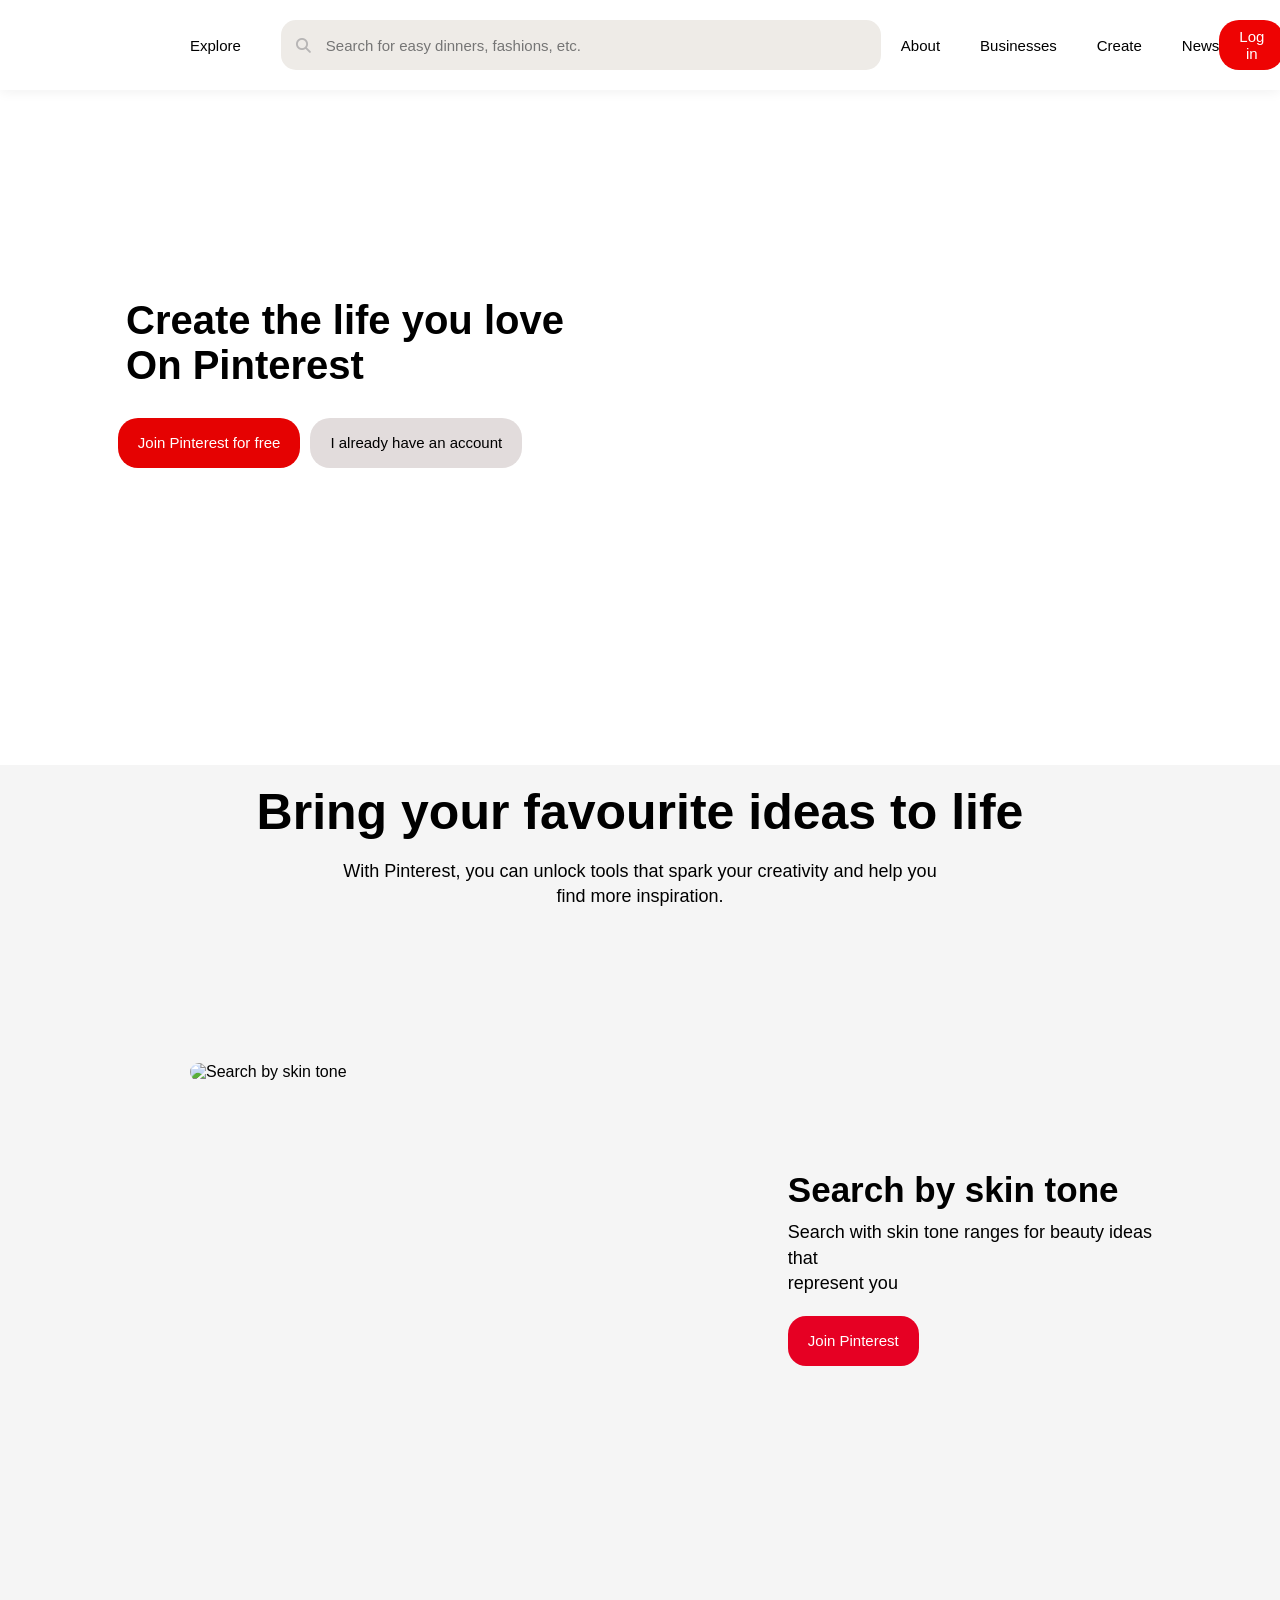
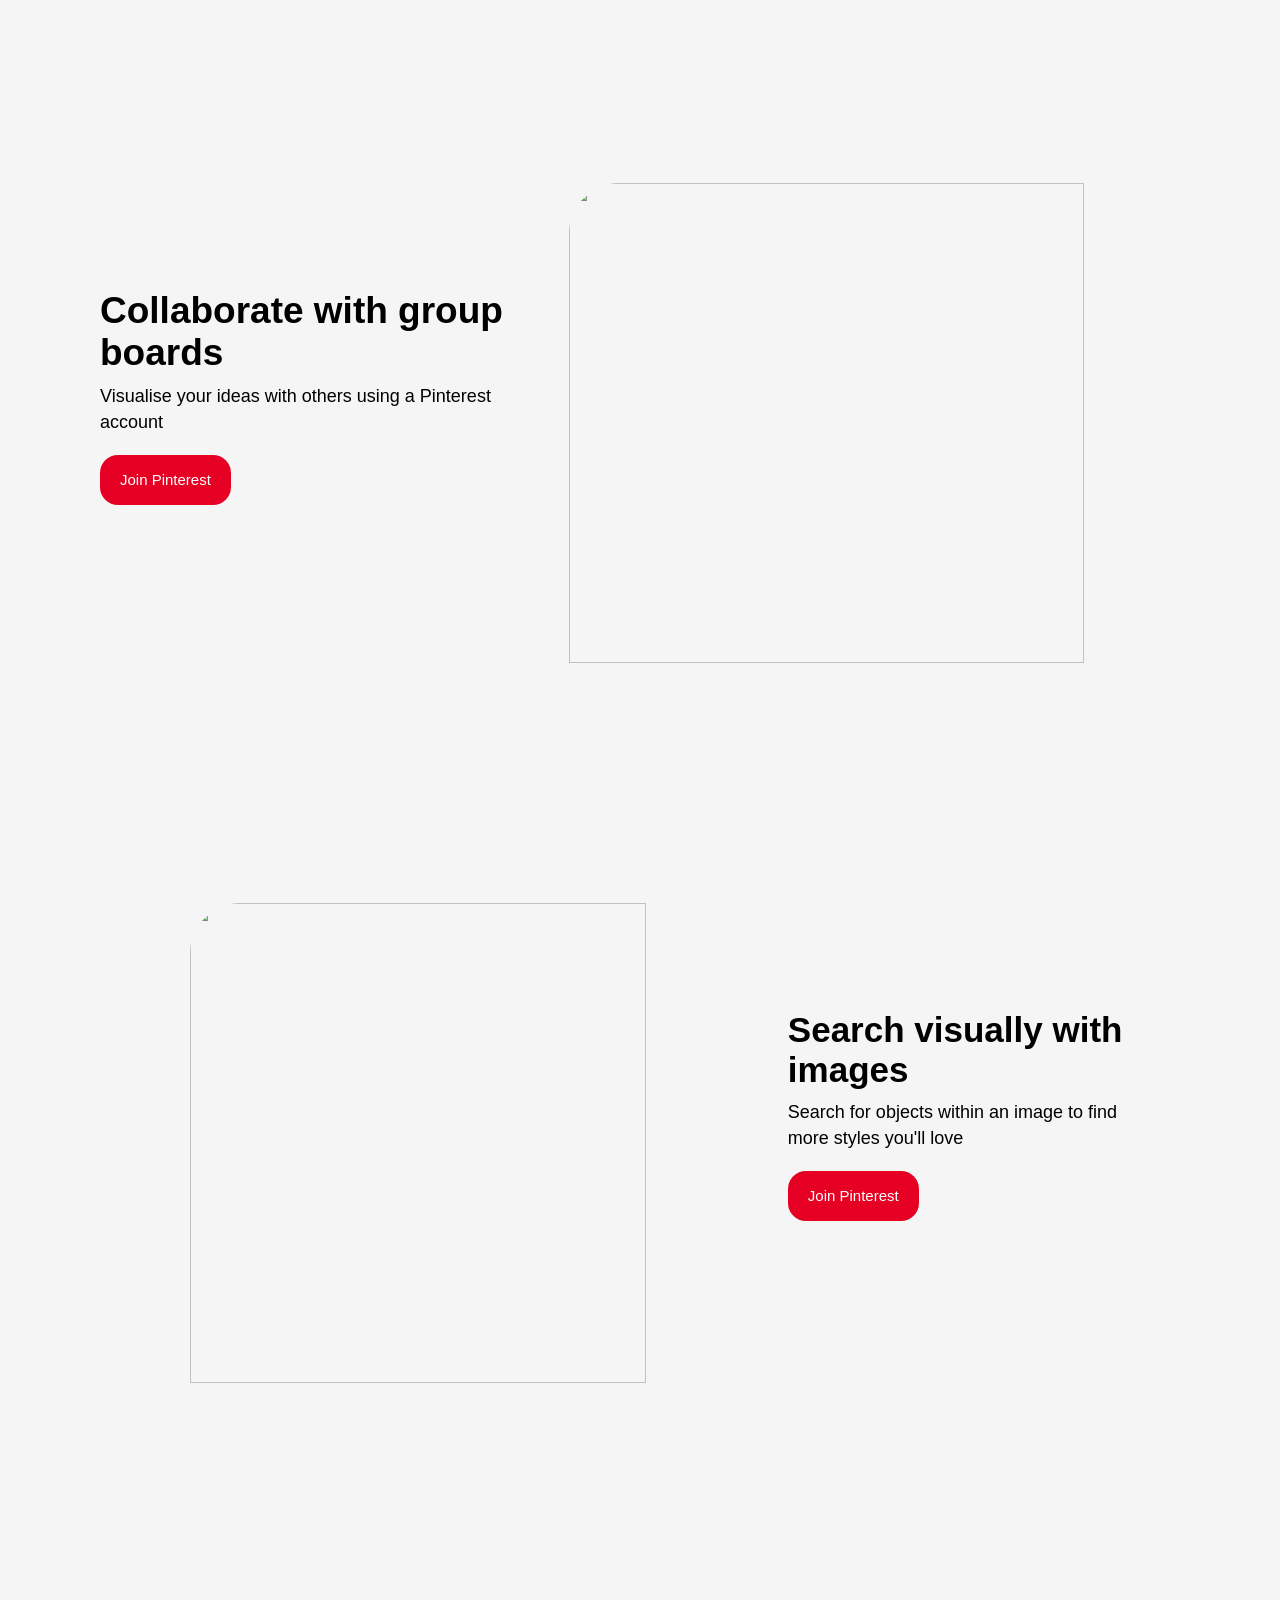
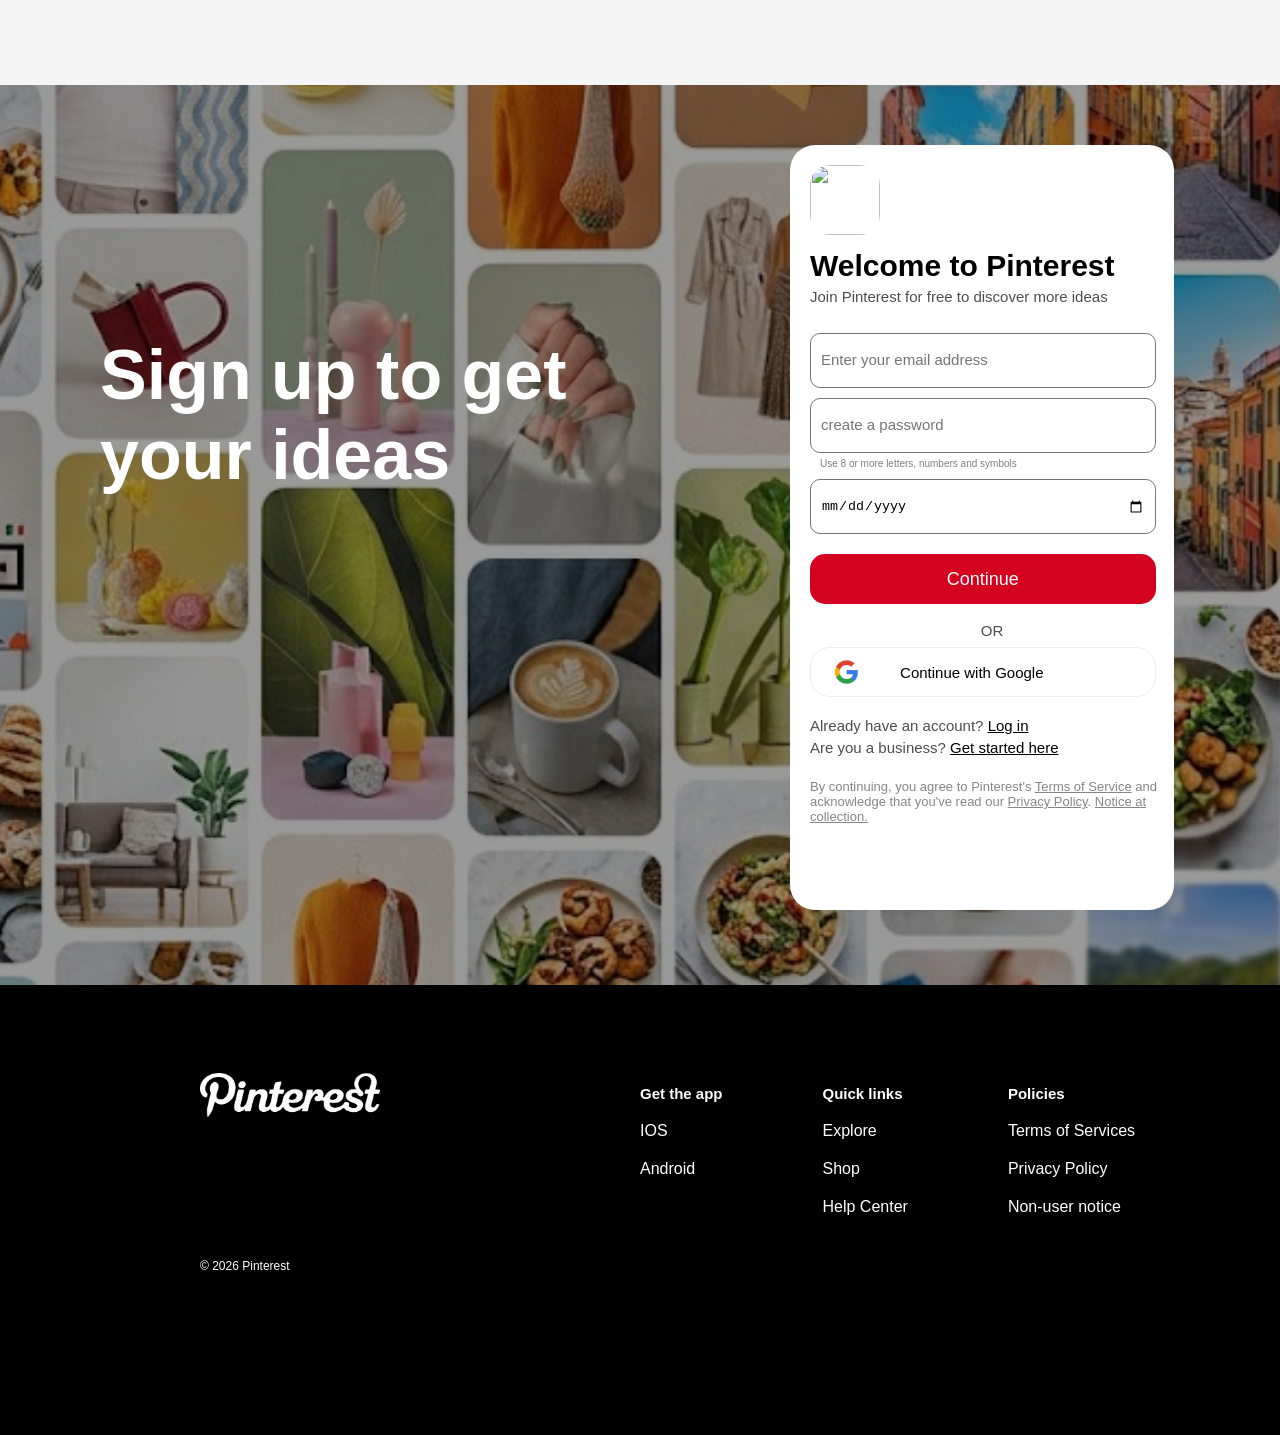
==== Pinterest_Clone/index.html @ 5a847e1c "firstcommit" ====
<!DOCTYPE html>
<html lang="en">
<head>
    <meta charset="UTF-8">
    <meta name="viewport" content="width=device-width, initial-scale=1.0">
    <title>Website clone</title>
    <link rel="stylesheet" href="./style.css">
    <link rel="stylesheet" href="https://cdnjs.cloudflare.com/ajax/libs/font-awesome/6.5.1/css/all.min.css" integrity="sha512-DTOQO9RWCH3ppGqcWaEA1BIZOC6xxalwEsw9c2QQeAIftl+Vegovlnee1c9QX4TctnWMn13TZye+giMm8e2LwA==" crossorigin="anonymous" referrerpolicy="no-referrer" />
</head>
<body>
   <div class="container">
        <div class="leftheader">
            <!-- <span>Pinterest</span> -->
             <div class="img-logo">
                <!-- <img src="https://images.seeklogo.com/logo-png/44/1/pinterest-logo-png_seeklogo-441479.png" alt=""> -->
             </div>
                <a href="">Explore</a>
            <div class="search-box">
                <i class="fa-solid fa-magnifying-glass"></i>
                <input type="search" placeholder="Search for easy dinners, fashions, etc.">
            </div>
         
     </div>
            <nav class="header">  
              <a href="https://www.facebook.com/" target="_blank">About</a>
               <a href="https://www.instagram.com/" target="_blank">Businesses</a>
               <a href="">Create</a>
               <a href="">News</a>
         </nav>
            <div class="button">
                <button type="login">Log in</button>
                <div class="signup">
                    <button type="signup">Sign up</button>
                </div>
         </div>
    </div>
    
 <div class="intro">
    <p>Create the life you love <br>
        On Pinterest</p>

    <div class="joining-buttons">
        <button class="join-btn">Join Pinterest for free</button>
        
        <button class="account-btn">I already have an account</button>
    </div>
        <div class="image">
            <img src="	https://i1-e.pinimg.com/originals/8c/32/33/8c32334fb2b4fc8941a2abbff9678411.jpg" alt="">
        </div>
</div>

<div class="hero"><br>
  <h1>Bring your favourite ideas to life</h1><br>
  <p>With Pinterest, you can unlock tools that spark your creativity and help you <br>
     find more inspiration.</p><br><br>

    <div class="skin-section">
        <div class="image-box">
            <img src="https://i.pinimg.com/originals/31/e8/45/31e8455b6b965b1b93b35c0b4466f836.png" alt="Search by skin tone">
        </div>
        <div class="content">
            <h1>Search by skin tone</h1>

            <p> Search with skin tone ranges for beauty ideas that <br>
                represent you</p>
            <button>Join Pinterest</button>
        </div>
    </div>
    <div class="boards">
        <div class="content-boards">
            <h1>Collaborate with group boards</h1>
            <p> Visualise your ideas with others using a Pinterest <br>
                account</p>
            <button>Join Pinterest</button>
              </div>
        <div class="image-boards">
            <img src="https://i.pinimg.com/originals/81/b5/20/81b52024529990e2f09b2ba79cc400e7.png" alt="">
        </div>
    </div>
    <div class="beauty">
        <div class="image-beauty">
            <img src="https://i.pinimg.com/originals/aa/6e/0c/aa6e0c763a7b742461b30c29a7dacda6.png" alt="">
        </div>
        <div class="content">
            <h1>Search visually with images</h1>

            <p>Search for objects within an image to find <br>
                more styles you'll love</p>
            <button>Join Pinterest</button>
        </div>
    </div>
</div>

<div class="bg-parent">
    <div class="ideas">
        <h1>Sign up to get <br>
             your ideas</h1>
    </div>
    <div class="login">
        <div class="page">
            <div class="icon">
             <img src="https://images.ctfassets.net/h67z7i6sbjau/5zteWRcC1qbgLZoClcMmYl/a0391fdc321eddce7de41152108723b5/Brand_Guidelines_hero_2x.jpg?fm=webp&q=85" alt="">
            </div>
         <h4>Welcome to Pinterest</h4>
         <p>Join Pinterest for free to discover more ideas</p><br>
         <input type="email" placeholder="Enter your email address"><br>
         <input type="password" placeholder="create a password">
         <div class="numbers">
            <p>Use 8 or more letters, numbers and symbols</p>
         </div>
         
         <input type="date" placeholder="Enter your date of birth (dd/mm/YYYY)"><br>
         <div class="btn">
            <button>Continue</button>
         </div>
        <div class="OR">
            <p>OR</p>
        </div>
        <div class="google">
            <button>
                <div class="img"></div>
                <span>Continue with Google</span>
            </button>

        </div>

            <div class="bottom-content">
                <p>Already have an account?
                <a href="#">Log in</a>
                </p>
                <p>Are you a business?
                <a href="#">Get started here</a>
                </p><br>
                <div class="terms"><p>By continuing, you agree to Pinterest's
                    <a href="#">Terms of Service</a>
                         and acknowledge that you've read our
                    <a href="#">Privacy Policy</a>.
                    <a href="#">Notice at collection.</a></p>
                </div>

             </div>
        </div>

    </div>

</div>
    <div class="footer">
        <div class="pinterest">
            <img src="./ChatGPT Image Sep 11, 2026, 09_09_22 AM.png" alt="">
            <p>© 2026 Pinterest</p>
        </div>

        <div class="footer-right">
            <div class="GIA">
                <p>Get the app</p> 
                <a href="#">IOS</a>
                <a href="#">Android</a>
            </div>

            <div class="Quick">
            <p>Quick links</p>
                <a href="#">Explore</a>
                <a href="#">Shop</a>
                <a href="#">Help Center</a>
            </div>

          <div class="policy">
            <p>Policies</p>
                <a href="#">Terms of Services</a>
                <a href="#">Privacy Policy</a>
                <a href="#">Non-user notice</a>
            </div>
        </div>
    </div>
</body>
</html>
---- Pinterest_Clone/style.css ----
* {
    margin: 0;
    padding: 0;
    box-sizing: border-box;
}

body {
    font-family: Arial, Helvetica, sans-serif;
}
.header{
    display: flex;
    gap: 40px;
   
}
.container{
    display: flex;
    justify-content: space-between;
    align-items: center;
    padding: 10px 20px;
    height: 10vh;
    width: 100%;
    position: fixed;
    background-color: white;
    z-index: 9999;
    box-shadow: 0 2px 12px rgba(0, 0, 0, 0.06);
}
.container a:hover{
    background: #f0eeee;
}
.img-logo{
    height: 80px;
    width: 110px;
    background-image: url("https://images.seeklogo.com/logo-png/44/1/pinterest-logo-png_seeklogo-441479.png");
    background-size: cover;
    background-position: center center;
    background-repeat: no-repeat;
}

.header a{
    text-decoration: none;
    font-size: 15px;
    color: black;
}

.leftheader a{
    text-decoration: none;
    color: black;
}

.leftheader{
    display: flex;
    gap: 40px;
    font-size: 15px;
    padding: 10px 20px;
    align-items: center;

}


.search-box {
    position: relative;
    width: 600px;
    align-items: center;
    display: flex;
    min-width: 400px;
}

.search-box i {
    position: absolute;
    left: 15px;
    top: 50%;
    transform: translateY(-50%);
    color:  #b7b5b5;
    
}

.search-box input {
    width: 100%;
    padding: 12px 15px 12px 45px;
    border-radius: 15px;
    border: none;
    background-color: #eeebe7;
    font-size: 15px;
    height: 50px;
    
}
.search-box input:hover{
    background:#dedbd7;
}
/* span{
    color: red;
    font-weight: bolder;
    font-style: inherit;
    font-size: 20px
} */
.button{
    display: flex;
    gap: 10px;
}
button{
    background-color: rgb(238, 3, 3);
    color: white;
    border: none;
    border-radius: 20px;
    padding: 0px 20px;
    height: 50px;
    font-size: 15px;
    font-weight: 300;
    cursor: pointer;
   
}
button:hover{
    background: #d80121;
}
.signup{
    background-color: #e9e6e6;
    color: black;
    cursor: pointer;
    border-radius: 20px;
}
.signup button{
    background-color: rgb(241, 240, 238); 
    color: black;
}
.signup button:hover{
    background:#c6c4c4 ;
}

.intro{
    height: 85vh;
    display: flex;
    flex-direction: column;
    justify-content: center;
    align-items: center;
    width: 50%;
    z-index: 1;
   
   
}
.intro p{
    font-size: 40px;
    font-weight: bolder;
    margin-bottom: 30px;
    align-items: center;
    margin-left: 50px;  
   
}
.joining-buttons{
    display: flex;
    gap: 10px;
}
.join-btn{
    background-color: rgb(229, 2, 2);
}
.join-btn:hover{
    background: #d10221;
}
.account-btn{
   background-color: #e2dcdc;
   color: black;
} 
.account-btn:hover{
    background:#c6c4c4 ;
}
.image{
    margin: 5px;
    height: 60vh;
    width:50%;
    position: absolute;
    right: 0;

  }

.image img{
   height: 60vh;
   background-size: contain;
}
.hero p{
   font-size: 18px;
    max-width: 700px;
    margin: 0 auto;
    line-height: 1.4;
    text-align: center;
}

.hero h1{
  
    text-align: center;
    font-size: 50px;
}

.hero{
    background-color:rgb(245, 245, 245);
}



.skin-section {
    width: 100%;
    min-height: 100vh;
    display: flex;
    align-items: center;
    justify-content: center;
    gap: 125px;
    padding: 60px 100px;
}


.image-box {
    width: 775px;
    height: 665px;
    
   
}

.image-box img {
    width: 90%;
    height: 85%;
    border-radius: 50px;
    object-position: center;
    margin-left: 90px;
   
}

.content{
  
    height: 50vh;
    width: 50%;
    
}
.content h1 {
    font-size: 40px;
    font-weight: 600;
    margin-bottom: 10px;
    text-align: left;
}

.content p {
    font-size: 18px;
    margin-bottom: 20px;
    text-align: left;
}

.content button {
    border: none;
    outline: none;
    background: #e60023;
    color: white;
    border-radius: 18px;
    cursor: pointer;
}

.content button:hover {
    background: #c9001f;
}

.content-boards{
    height: 50vh;
    width: 50%;
}

.content-boards h1{
    font-size: 37px;
    font-weight: 600;
    margin-bottom: 10px;
    text-align: left;
}

.content-boards p {
    font-size: 18px;
    margin-bottom: 20px;
    text-align: left;
}

.content-boards button {
    border: none;
    outline: none;
    background: #e60023;
    color: white;
    border-radius: 18px;
    cursor: pointer;
}

.content-boards button:hover {
    background: #c9001f;
}


.boards {
    width: 100%; 
    height: 60vh;
    display: flex;
    align-items: center;
    justify-content: center;
    padding: 80px 100px ;
   
    

}
.image-boards {
    width: 775px;
    height: 665px;  
}

.image-boards img {
    width: 90%;
    height: 85%;
    border-radius: 50px;
    object-position: center;
    margin-left: 25px; 
}

.beauty {
    width: 100%;
    min-height: 100vh;
    display: flex;
    align-items: center;
    justify-content: center;
    gap: 125px;
    padding: 60px 100px;
}


.image-beauty {
    width: 775px;
    height: 665px;
    
   
}

.image-beauty img {
    width: 90%;
    height: 85%;
    border-radius: 50px;
    object-position: center;
    margin-left: 90px;
   
}

.content{
  
    height: 50vh;
    width: 50%;
    
}
.content h1 {
    font-size: 35px;
    font-weight: 600;
    margin-bottom: 10px;
    text-align: left;
}

.content p {
    font-size: 18px;
    margin-bottom: 20px;
    text-align: left;
}

.content button {
    border: none;
    outline: none;
    background: #e60023;
    color: white;
    border-radius: 18px;
    cursor: pointer;
}

.content button:hover {
    background: #c9001f;
}

.bg-parent{
    height: 100vh;
    width: 100%;
    background-image: url(./Pinterest.jpg);
    display: flex;
    background-size: 250vh;
    background-position: 80% 80%;
    

    
}

.ideas h1{
    font-size: 70px;
    align-items: center;
    margin-top: 250px;
    margin-left: 100px;
    color: white;
    font-weight: bolder;

}
.ideas{
    height: 100vh;
    width: 50%;
    background: rgba(0, 0, 0, 0.4);
}
.login{
    height: 100vh;
    width: 50%;
    background: rgba(0, 0, 0, 0.4);
  
  
}

.page{
    height: 85vh;
    width: 60%;
    background-color: white;
    margin-top: 60px;
    margin-left: 150px;
    border-radius: 25px;
}

.icon img{
    height: 70px;
    width: 70px;
    object-fit: contain;
    border-radius: 20px;
    margin-top: 20px;
    margin-left: 20px;
}


.page h4{
    font-size: 30px;
    font-weight: 550;
    margin-left: 20px;
    margin-top: 10px;
}

.page p{
    font-size: 15px;
    color: rgb(0, 0, 0, 0.7); 
    margin-left: 20px;
    margin-top: 5px;

}
.numbers p{
    font-size: 10px;
    color: rgb(0, 0, 0, 0.5); 
    margin-left: 30px;
}

.page input{
    height: 55px;
    width: 90%;
    margin-left: 20px;
    margin-top: 10px;
    border-radius: 10px;
    border-width: 1px;

    border-style: solid;
    padding: 10px;
}
input::placeholder {
    font-size: 15px;
}

.btn button{
    height: 50px;
    width: 90%;
    margin: 20px;
    border-radius: 15px;
    background-color: #d40121;
    font-size: 18px;
}
.btn button:hover {
    background: #c9001f;
}

.OR p{
    text-align: center;
    margin-top: -2px;
}

.google button{
    height: 50px;
    width: 90%;
    margin: 20px;
    margin-top: 8px;
    border-radius: 20px;
    border-width: 1.5px;
    font-size: 18px;
    color: black;
    border-style: ridge;
    background-color: white;
    display: flex;
    align-items: center;
    justify-content: space-between;
    cursor: pointer;
}
.google button:hover {
    background: #f5eeee;
}
.img{
    height: 30px;
    width: 30px;
    background-image: url(./image8-2-removebg-preview.png);
    background-size: cover;
    background-position: center;
    border: 1px solid white;
    border-radius: 100%;
   
    

}
.google button span{
    text-align: center;
    color: black;
    font-size: 15px;
    margin-right: 30%;
    font-weight: 500;
}

.bottom-content p{
    font-size: 15px;
}
.bottom-content a{
    color: black;
}

.terms p{
    font-size: 13px;
    color: #878686;
}
.terms a{
    color: #878686;
}

.footer{
    background-color: black;
    width: 100%;
    height: 50vh;
    display: flex;
    justify-content: space-evenly;
   
}
.footer img{
    height: 180px;
    width: 180px;
    object-fit: contain;
    margin-left: 200px;
    margin-top: 20px;
   
}

.pinterest p{
    color: white;
    font-size: 12px;
    font-weight: 500;
    margin-left: 200px;
    margin-top: 70px;
    

}

.footer-right{
    background-color: black;
    width: 50%;
    height: 50vh;
    display: flex;  
    margin-left: auto;
    gap: 100px;
}
.footer-right p{
    font-size: 15px;
    font-weight: bold;
    margin-top: 100px;
    color: white;
    
   
}

.GIA{
    display: flex;
    flex-direction: column;
    gap: 20px;
}
.Quick{
    display: flex;
    flex-direction: column;
    gap: 20px;
}
.policy{
     display: flex;
    flex-direction: column;
    gap: 20px;
}
.footer-right a {
    text-decoration: none;
    color: white;
}

.footer-right a:hover {
    text-decoration: underline;
}
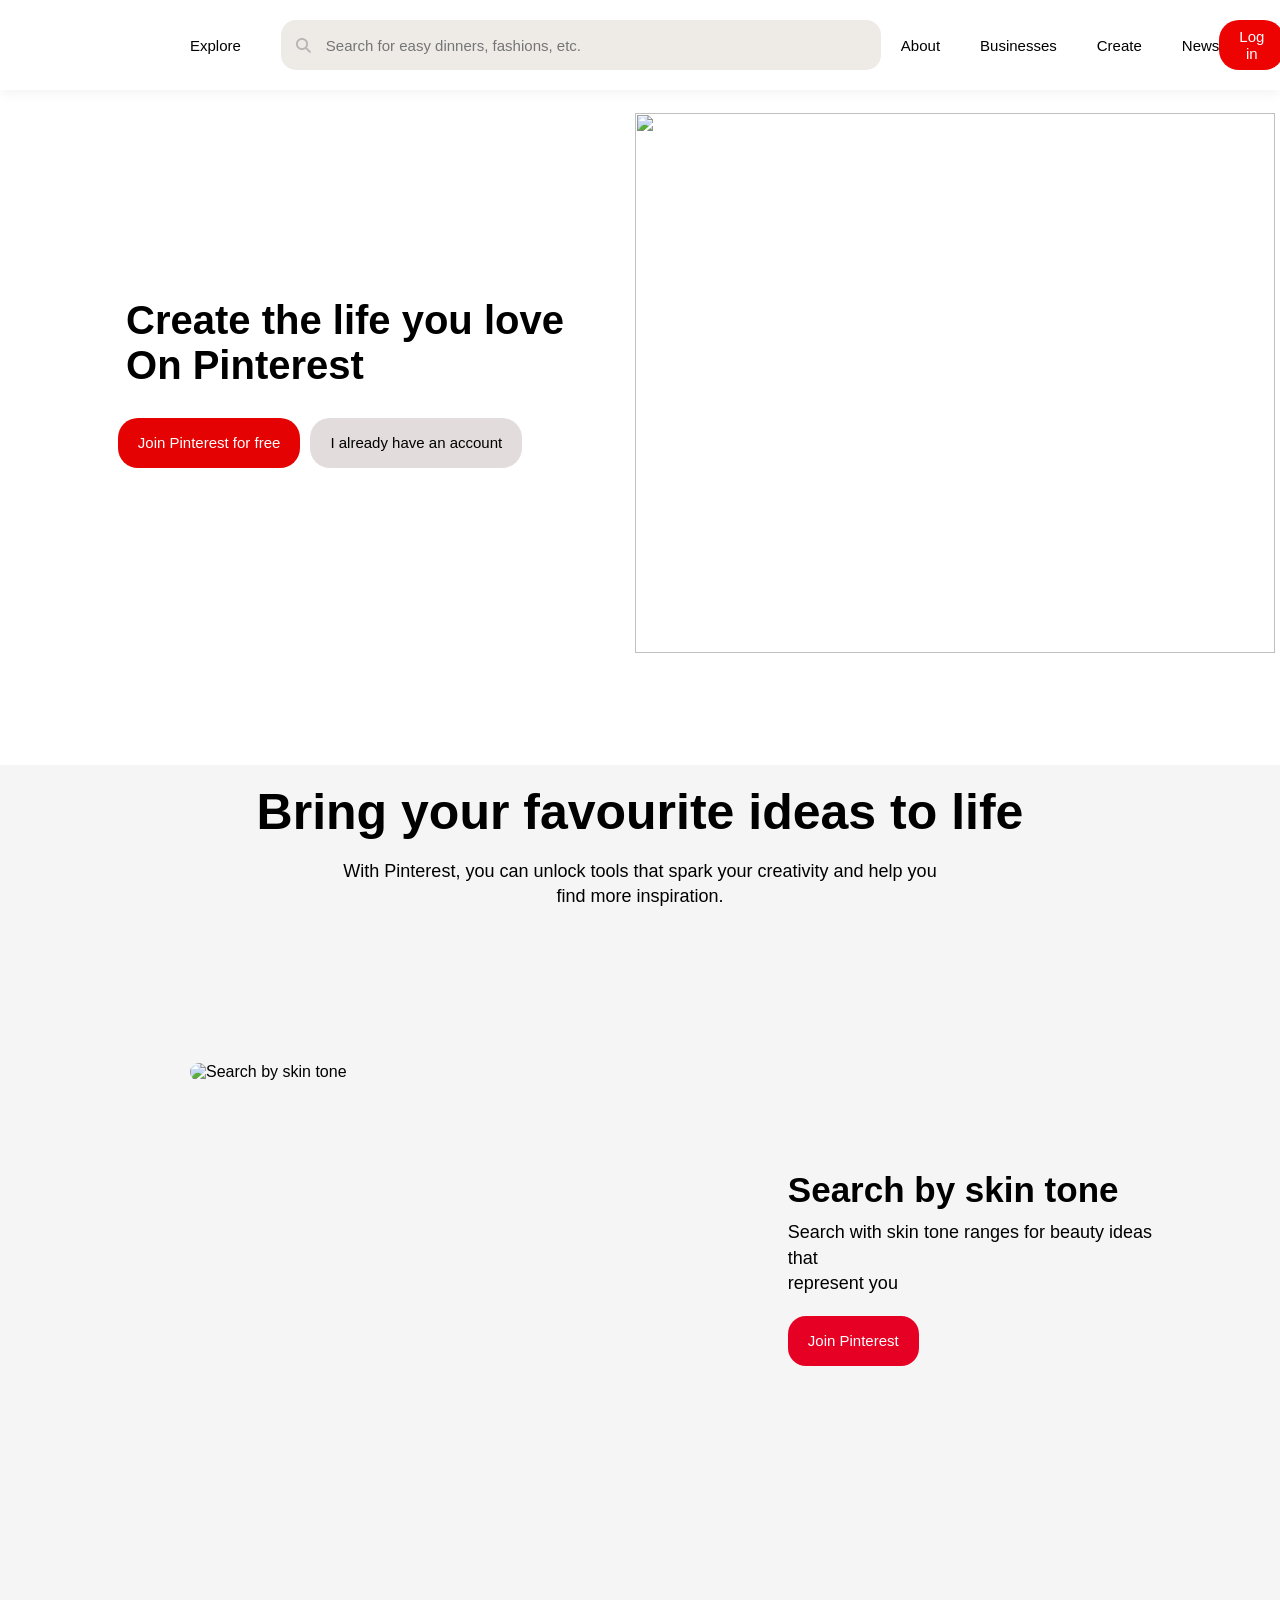
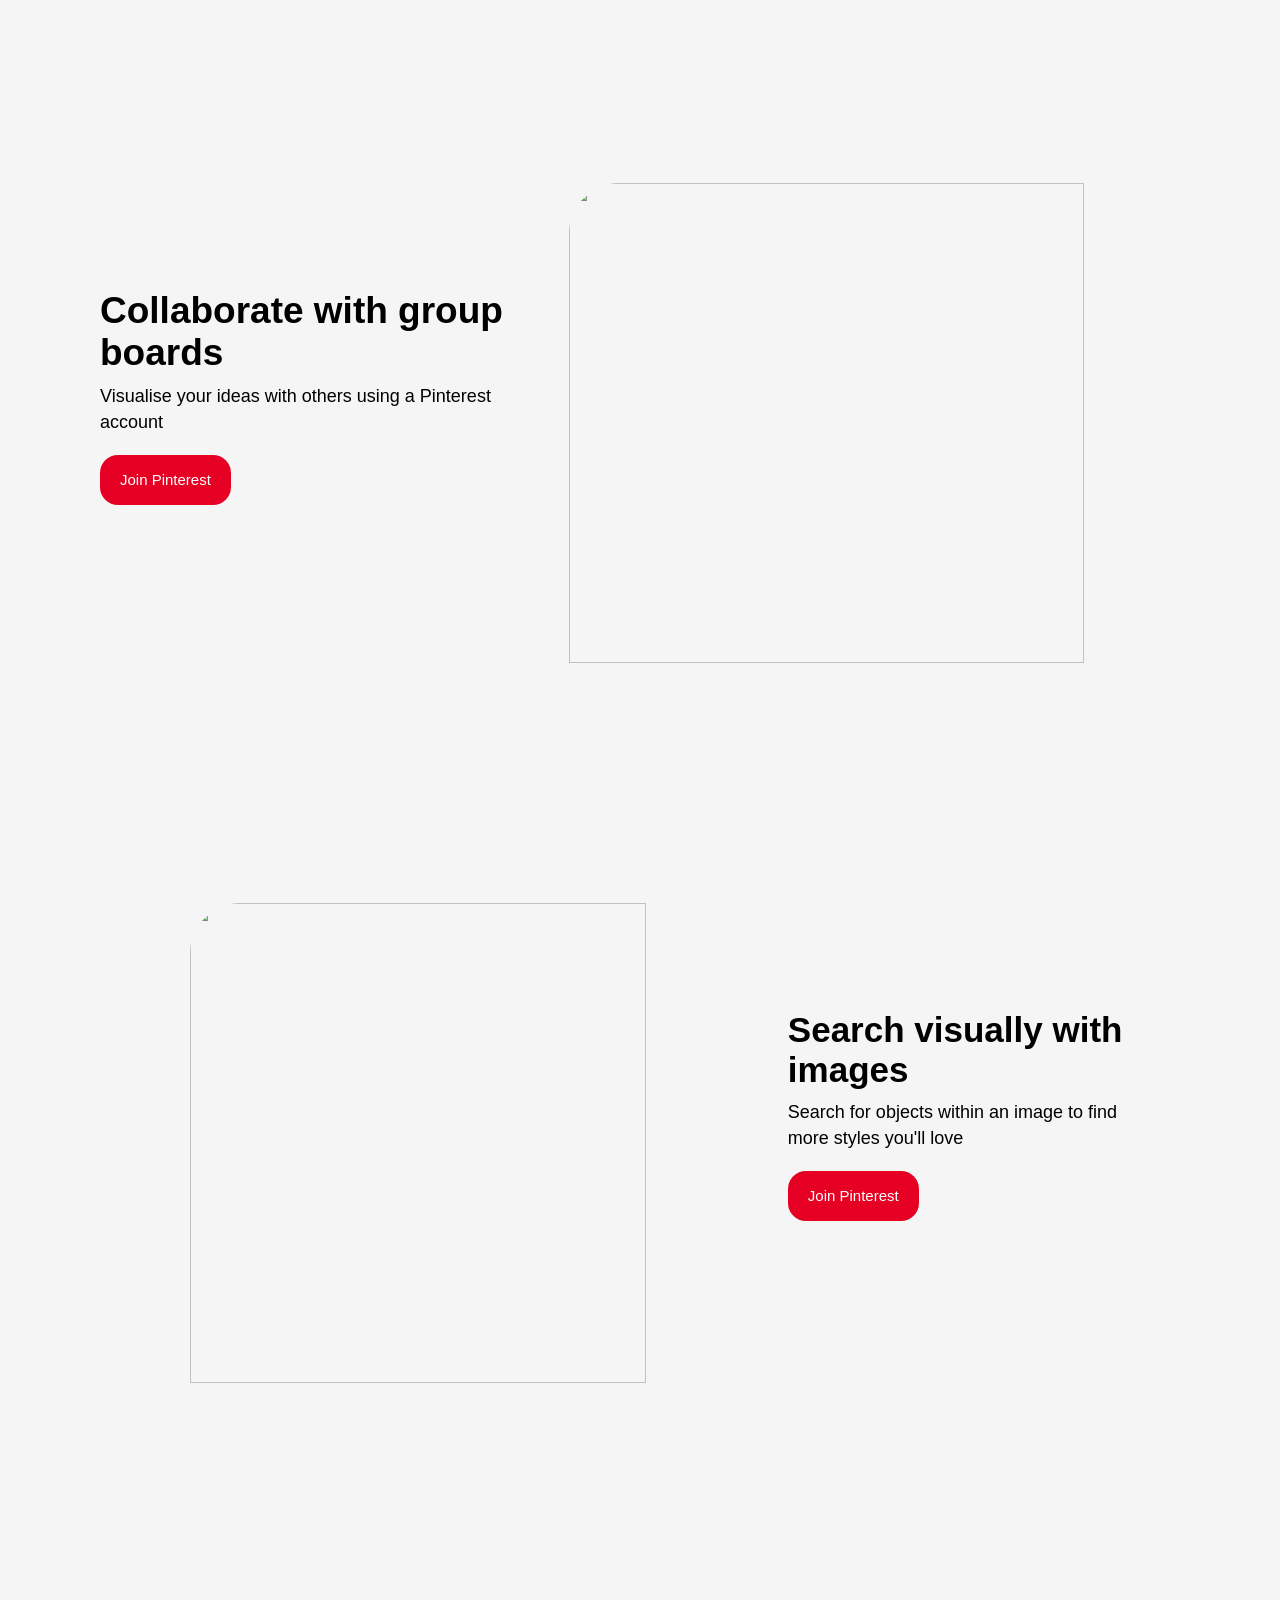
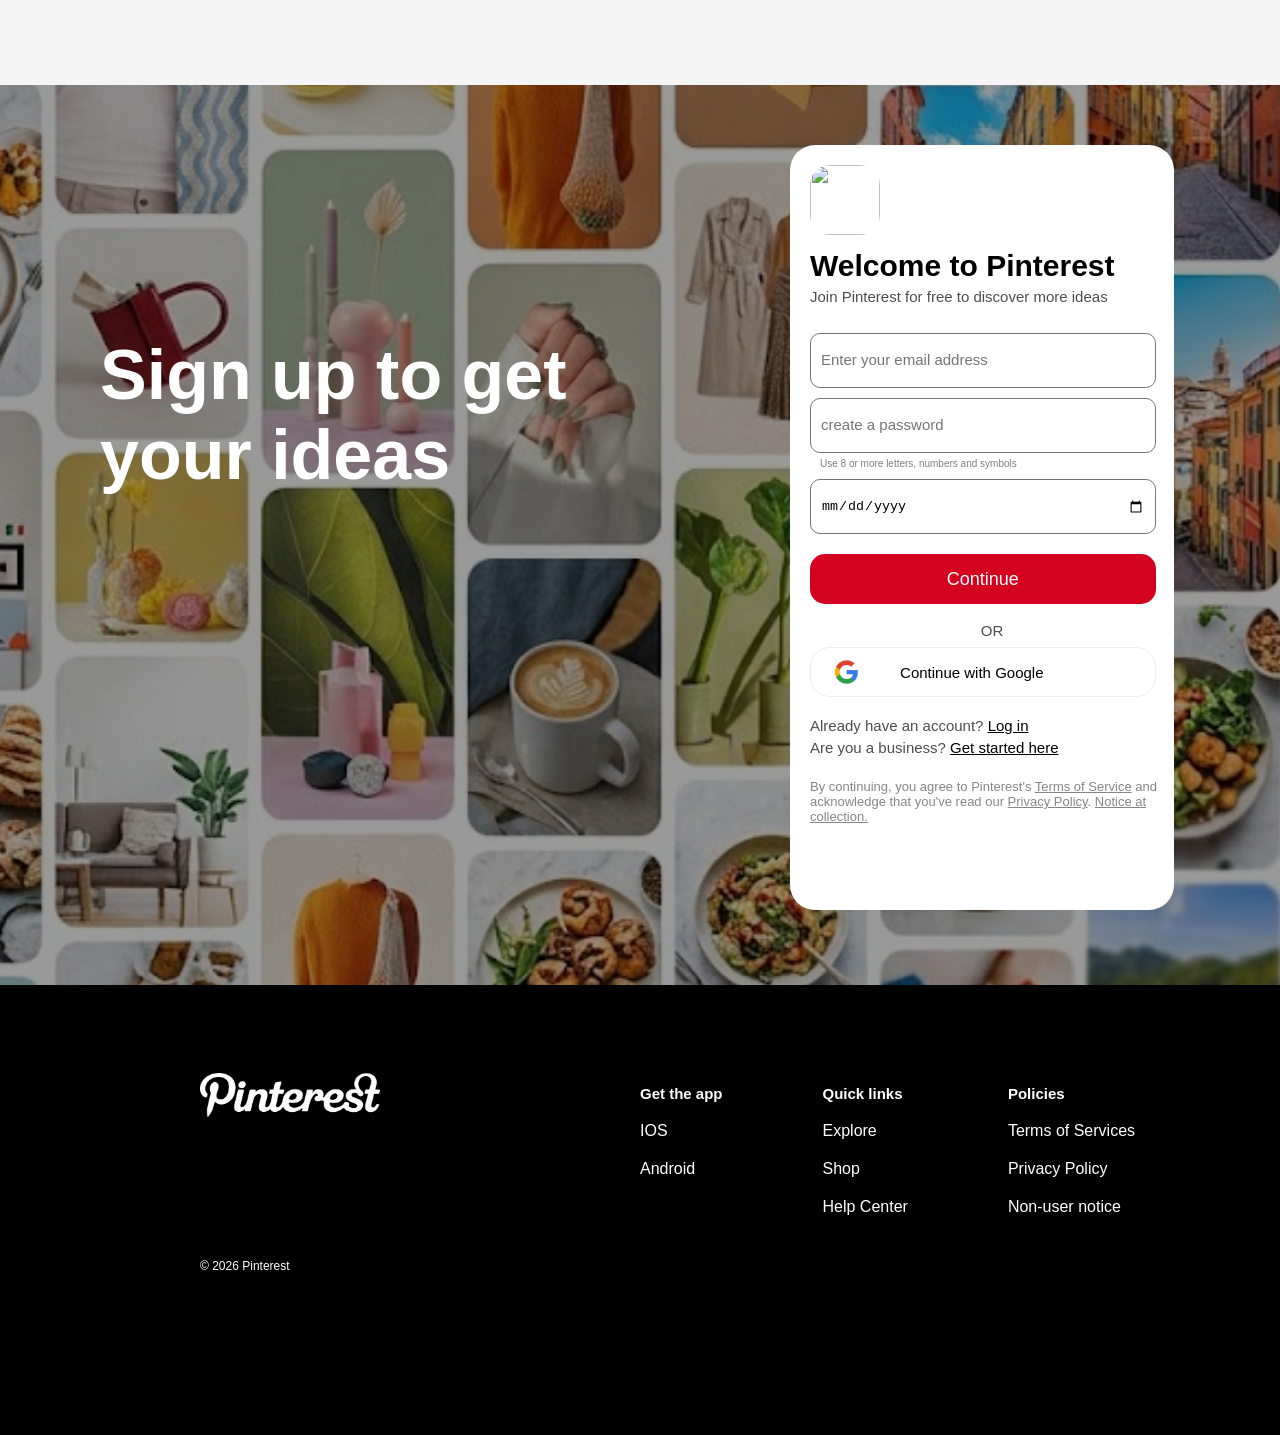
==== commit e399b0ed: "push" ====
--- a/Pinterest_Clone/index.html
+++ b/Pinterest_Clone/index.html
@@ -5,6 +5,7 @@
     <meta name="viewport" content="width=device-width, initial-scale=1.0">
     <title>Website clone</title>
     <link rel="stylesheet" href="./style.css">
+    <link rel="stylesheet" href="./responsive.css">
     <link rel="stylesheet" href="https://cdnjs.cloudflare.com/ajax/libs/font-awesome/6.5.1/css/all.min.css" integrity="sha512-DTOQO9RWCH3ppGqcWaEA1BIZOC6xxalwEsw9c2QQeAIftl+Vegovlnee1c9QX4TctnWMn13TZye+giMm8e2LwA==" crossorigin="anonymous" referrerpolicy="no-referrer" />
 </head>
 <body>
--- a/Pinterest_Clone/style.css
+++ b/Pinterest_Clone/style.css
@@ -172,8 +172,10 @@
   }
 
 .image img{
-   height: 60vh;
-   background-size: contain;
+   /* height: 60vh; */
+    width: 100%;
+    height: 100%;
+    object-fit: contain;
 }
 .hero p{
    font-size: 18px;
--- a/Pinterest_Clone/responsive.css
+++ b/Pinterest_Clone/responsive.css
@@ -0,0 +1,662 @@
+
+@media (max-width: 1100px) {
+
+    .container {
+        height: auto;
+        min-height: 75px;
+        padding: 8px 15px;
+    }
+
+    .leftheader {
+        gap: 15px;
+        padding: 5px;
+    }
+
+    .img-logo {
+        width: 80px;
+        height: 60px;
+    }
+
+    .search-box {
+        width: 350px;
+        min-width: 200px;
+    }
+
+    .header {
+        gap: 15px;
+    }
+
+    .header a {
+        font-size: 14px;
+    }
+
+    .skin-section,
+    .beauty {
+        gap: 50px;
+        padding: 50px;
+    }
+
+    .image-box,
+    .image-beauty,
+    .image-boards {
+        width: 50%;
+        height: auto;
+    }
+
+    .image-box img,
+    .image-beauty img,
+    .image-boards img {
+        width: 100%;
+        height: auto;
+        margin-left: 0;
+    }
+
+    .page {
+        width: 80%;
+        margin-left: auto;
+        margin-right: auto;
+    }
+
+    .footer-right {
+        gap: 40px;
+    }
+
+    .footer img,
+    .pinterest p {
+        margin-left: 50px;
+    }
+}
+
+
+@media (max-width: 768px) {
+    .container {
+        position: fixed;
+        top: 0;
+        left: 0;
+        width: 100%;
+        min-height: 65px;
+        height: auto;
+        padding: 8px 12px;
+        z-index: 9999;
+
+        /* Keep navbar from becoming too large */
+        display: flex;
+        justify-content: space-between;
+    }
+
+    .leftheader {
+        width: auto;
+        padding: 0;
+        gap: 10px;
+    }
+
+    .img-logo {
+        width: 55px;
+        height: 45px;
+    }
+
+    .leftheader > a {
+        display: none;
+    }
+
+    .header {
+        display: none;
+    }
+
+    .search-box {
+        width: 160px;
+        min-width: 0;
+    }
+
+    .search-box input {
+        height: 42px;
+        padding: 10px 10px 10px 38px;
+        font-size: 12px;
+        border-radius: 20px;
+    }
+
+    .search-box i {
+        left: 12px;
+        font-size: 13px;
+    }
+
+    .button {
+        gap: 5px;
+    }
+
+    .button button {
+        height: 40px;
+        padding: 0 12px;
+        font-size: 12px;
+        border-radius: 18px;
+    }
+    .intro {
+        width: 100%;
+        height: auto;
+        min-height: 100vh;
+
+        padding: 110px 20px 30px;
+
+        display: flex;
+        justify-content: flex-start;
+        text-align: center;
+    }
+
+    .intro p {
+        font-size: 30px;
+        margin: 0 0 25px 0;
+        text-align: center;
+    }
+
+    .joining-buttons {
+        width: 100%;
+        display: flex;
+        flex-direction: column;
+        align-items: center;
+        gap: 10px;
+    }
+
+    .joining-buttons button {
+        width: 90%;
+        max-width: 350px;
+    }
+
+    .image {
+        position: relative;
+        right: auto;
+
+        width: 100%;
+        height: auto;
+
+        margin-top: 30px;
+
+        display: flex;
+        justify-content: center;
+    }
+
+    .image img {
+        width: 100%;
+        max-width: 400px;
+        height: auto;
+        object-fit: contain;
+    }
+
+
+    /* ---------- HERO ---------- */
+
+    .hero {
+        width: 100%;
+        overflow: hidden;
+        padding-top: 30px;
+    }
+
+    .hero > h1 {
+        font-size: 32px;
+        padding: 0 20px;
+        line-height: 1.2;
+    }
+
+    .hero > p {
+        font-size: 15px;
+        padding: 0 20px;
+    }
+
+    .hero > p br {
+        display: none;
+    }
+
+
+    /* ---------- SKIN SECTION ---------- */
+
+    .skin-section {
+        width: 100%;
+        min-height: auto;
+
+        display: flex;
+        flex-direction: column;
+
+        gap: 20px;
+        padding: 50px 20px;
+    }
+
+    .image-box {
+        width: 100%;
+        height: auto;
+        order: 1;
+    }
+
+    .image-box img {
+        width: 100%;
+        height: auto;
+        margin: 0;
+        border-radius: 25px;
+    }
+
+    .skin-section .content {
+        width: 100%;
+        height: auto;
+        order: 2;
+        text-align: center;
+    }
+
+    .content h1 {
+        font-size: 28px;
+        text-align: center;
+    }
+
+    .content p {
+        font-size: 15px;
+        text-align: center;
+    }
+
+    .content p br {
+        display: none;
+    }
+
+    .content button {
+        display: block;
+        margin: 0 auto;
+    }
+
+
+    /* ---------- BOARDS ---------- */
+
+    .boards {
+        width: 100%;
+        height: auto;
+
+        display: flex;
+        flex-direction: column;
+
+        gap: 20px;
+        padding: 50px 20px;
+    }
+
+    .content-boards {
+        width: 100%;
+        height: auto;
+        order: 2;
+        text-align: center;
+    }
+
+    .content-boards h1 {
+        font-size: 28px;
+        text-align: center;
+    }
+
+    .content-boards p {
+        font-size: 15px;
+        text-align: center;
+    }
+
+    .content-boards p br {
+        display: none;
+    }
+
+    .content-boards button {
+        display: block;
+        margin: 0 auto;
+    }
+
+    .image-boards {
+        width: 100%;
+        height: auto;
+        order: 1;
+    }
+
+    .image-boards img {
+        width: 100%;
+        height: auto;
+        margin: 0;
+        border-radius: 25px;
+    }
+
+
+    /* ---------- BEAUTY ---------- */
+
+    .beauty {
+        width: 100%;
+        min-height: auto;
+
+        display: flex;
+        flex-direction: column;
+
+        gap: 20px;
+        padding: 50px 20px;
+    }
+
+    .image-beauty {
+        width: 100%;
+        height: auto;
+        order: 1;
+    }
+
+    .image-beauty img {
+        width: 100%;
+        height: auto;
+        margin: 0;
+        border-radius: 25px;
+    }
+
+    .beauty .content {
+        width: 100%;
+        height: auto;
+        order: 2;
+    }
+
+
+    /* ---------- SIGNUP BACKGROUND ---------- */
+
+    .bg-parent {
+        width: 100%;
+        height: auto;
+        min-height: 100vh;
+
+        display: flex;
+        flex-direction: column;
+
+        background-size: cover;
+        background-position: center;
+    }
+
+    .ideas {
+        width: 100%;
+        height: 250px;
+
+        display: flex;
+        justify-content: center;
+        align-items: center;
+
+        background: rgba(0, 0, 0, 0.45);
+    }
+
+    .ideas h1 {
+        font-size: 40px;
+        text-align: center;
+        margin: 0;
+    }
+
+
+    /* ---------- LOGIN ---------- */
+
+    .login {
+        width: 100%;
+        height: auto;
+        min-height: 700px;
+
+        padding: 30px 15px;
+
+        display: flex;
+        justify-content: center;
+        align-items: center;
+    }
+
+    .page {
+        width: 100%;
+        max-width: 420px;
+        height: auto;
+
+        margin: 0;
+        padding-bottom: 25px;
+
+        border-radius: 20px;
+    }
+
+    .icon img {
+        width: 60px;
+        height: 60px;
+        margin: 20px 0 0 20px;
+    }
+
+    .page h4 {
+        font-size: 25px;
+        margin-left: 20px;
+    }
+
+    .page > p {
+        font-size: 14px;
+        margin-right: 15px;
+    }
+
+    .page input {
+        width: calc(100% - 40px);
+        margin-left: 20px;
+        height: 50px;
+    }
+
+    .numbers p {
+        font-size: 10px;
+        margin-left: 20px;
+    }
+
+    .btn button {
+        width: calc(100% - 40px);
+        margin: 15px 20px;
+    }
+
+    .google button {
+        width: calc(100% - 40px);
+        margin: 10px 20px;
+    }
+
+    .google button span {
+        margin-right: 0;
+        flex: 1;
+        text-align: center;
+    }
+
+    .bottom-content p {
+        font-size: 13px;
+        margin-right: 15px;
+    }
+
+    .terms p {
+        font-size: 11px;
+        line-height: 1.4;
+    }
+
+
+    /* ---------- FOOTER ---------- */
+
+    .footer {
+        width: 100%;
+        height: auto;
+        min-height: 500px;
+
+        display: flex;
+        flex-direction: column;
+
+        padding: 40px 25px;
+    }
+
+    .pinterest {
+        width: 100%;
+        text-align: center;
+    }
+
+    .footer img {
+        width: 120px;
+        height: 120px;
+
+        margin: 0 auto;
+        display: block;
+    }
+
+    .pinterest p {
+        margin: 10px 0 40px;
+        text-align: center;
+    }
+
+    .footer-right {
+        width: 100%;
+        height: auto;
+
+        display: flex;
+        justify-content: space-between;
+        gap: 20px;
+
+        margin: 0;
+    }
+
+    .footer-right p {
+        font-size: 14px;
+        margin-top: 0;
+    }
+
+    .footer-right a {
+        font-size: 13px;
+    }
+
+    .GIA,
+    .Quick,
+    .policy {
+        gap: 15px;
+    }
+}
+
+
+/* =========================================
+   SMALL MOBILE
+   ========================================= */
+
+@media (max-width: 480px) {
+
+    /* Navbar */
+    .container {
+        padding: 7px 8px;
+    }
+
+    .img-logo {
+        width: 45px;
+        height: 40px;
+    }
+
+    .search-box {
+        width: 125px;
+    }
+
+    .search-box input {
+        height: 38px;
+        font-size: 10px;
+        padding-left: 32px;
+    }
+
+    .search-box i {
+        left: 10px;
+        font-size: 11px;
+    }
+
+    .button button {
+        height: 38px;
+        padding: 0 8px;
+        font-size: 10px;
+    }
+
+
+    /* Intro */
+    .intro {
+        padding-top: 100px;
+    }
+
+    .intro p {
+        font-size: 26px;
+    }
+
+    .joining-buttons button {
+        width: 100%;
+        font-size: 13px;
+    }
+
+
+    /* Hero */
+    .hero > h1 {
+        font-size: 27px;
+    }
+
+    .hero > p {
+        font-size: 14px;
+    }
+
+
+    /* Content */
+    .content h1,
+    .content-boards h1 {
+        font-size: 25px;
+    }
+
+    .content p,
+    .content-boards p {
+        font-size: 14px;
+    }
+
+
+    /* Signup */
+    .ideas {
+        height: 200px;
+    }
+
+    .ideas h1 {
+        font-size: 32px;
+    }
+
+    .login {
+        padding: 20px 10px;
+    }
+
+    .page {
+        max-width: 100%;
+    }
+
+
+    /* Footer */
+    .footer {
+        padding: 35px 15px;
+    }
+
+    .footer-right {
+        display: grid;
+        grid-template-columns: 1fr 1fr;
+        gap: 30px;
+    }
+
+    .policy {
+        grid-column: 1 / -1;
+    }
+}
+
+
+/* =========================================
+   EXTRA SMALL PHONES
+   ========================================= */
+
+@media (max-width: 360px) {
+
+    .search-box {
+        width: 105px;
+    }
+
+    .search-box input {
+        font-size: 9px;
+    }
+
+    .button {
+        gap: 3px;
+    }
+
+    .button button {
+        padding: 0 6px;
+        font-size: 9px;
+    }
+
+    .intro p {
+        font-size: 23px;
+    }
+
+    .hero > h1 {
+        font-size: 24px;
+    }
+
+    .ideas h1 {
+        font-size: 28px;
+    }
+}
